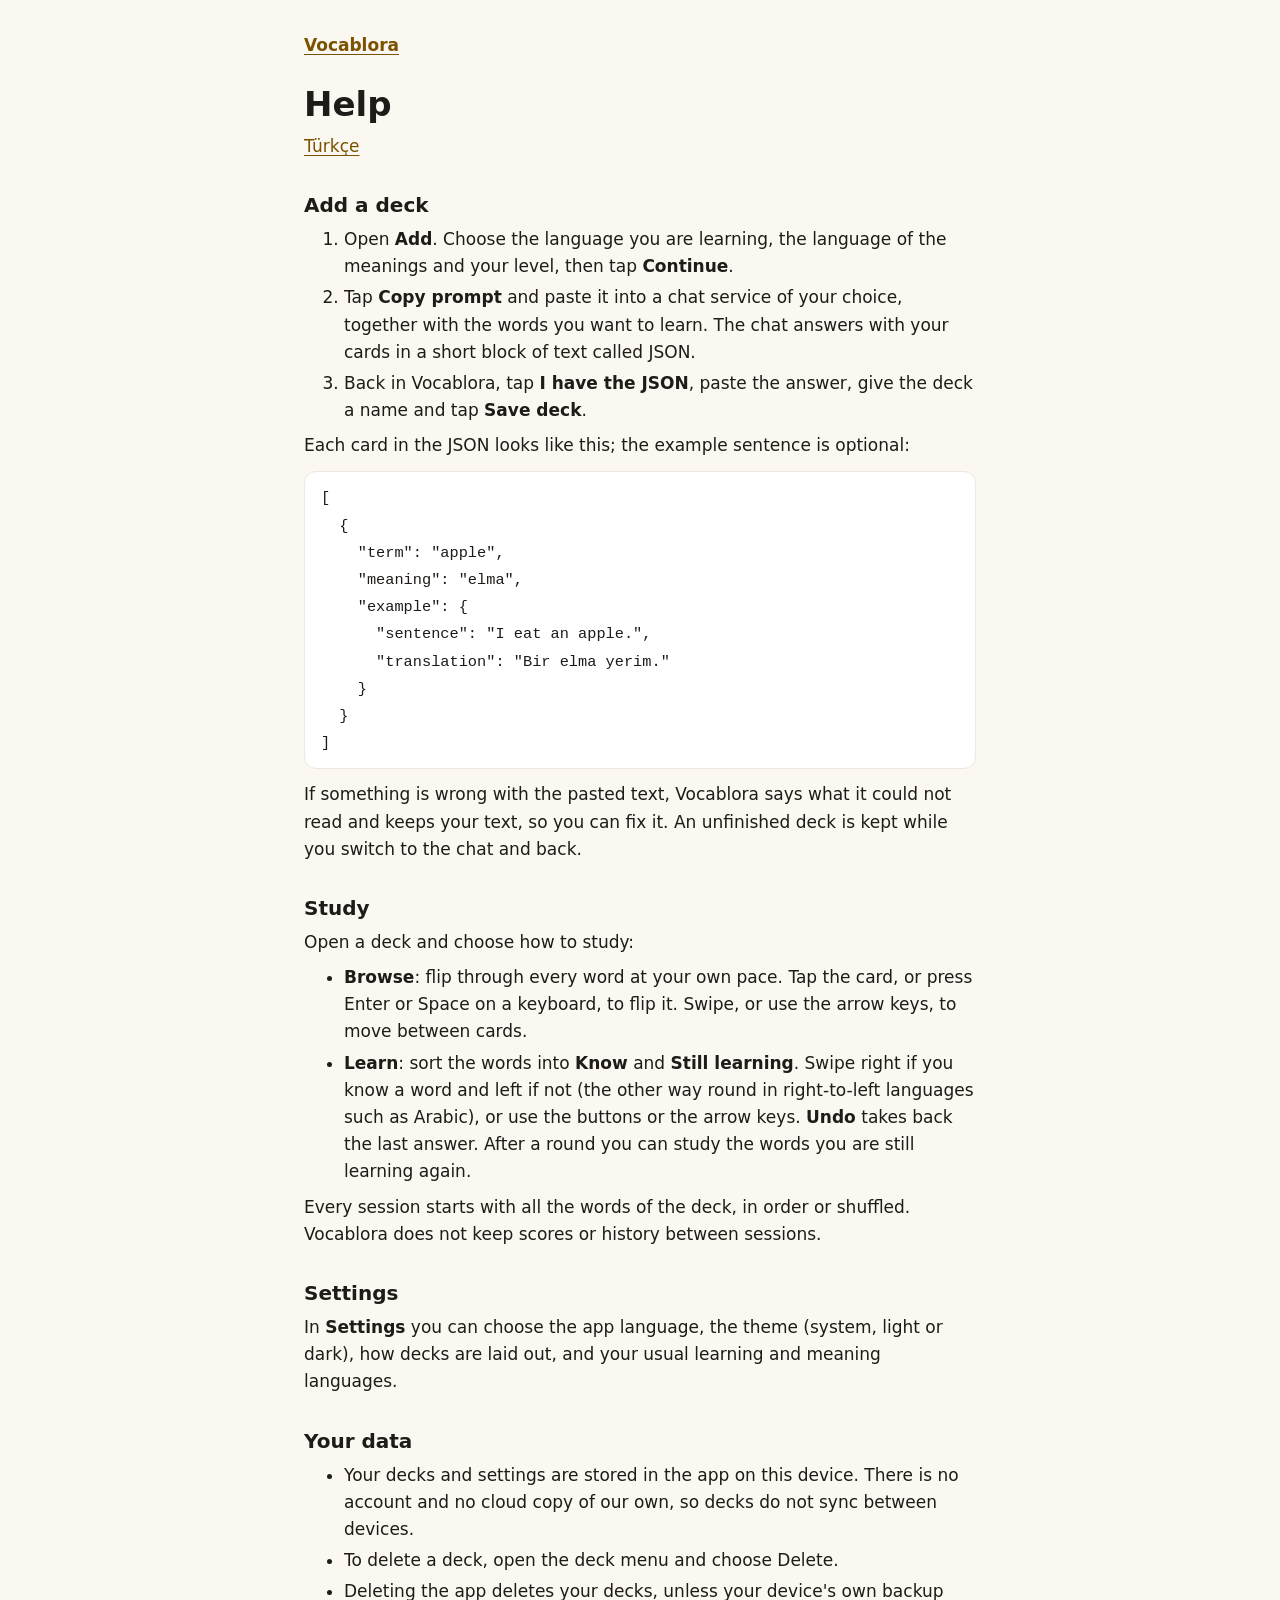
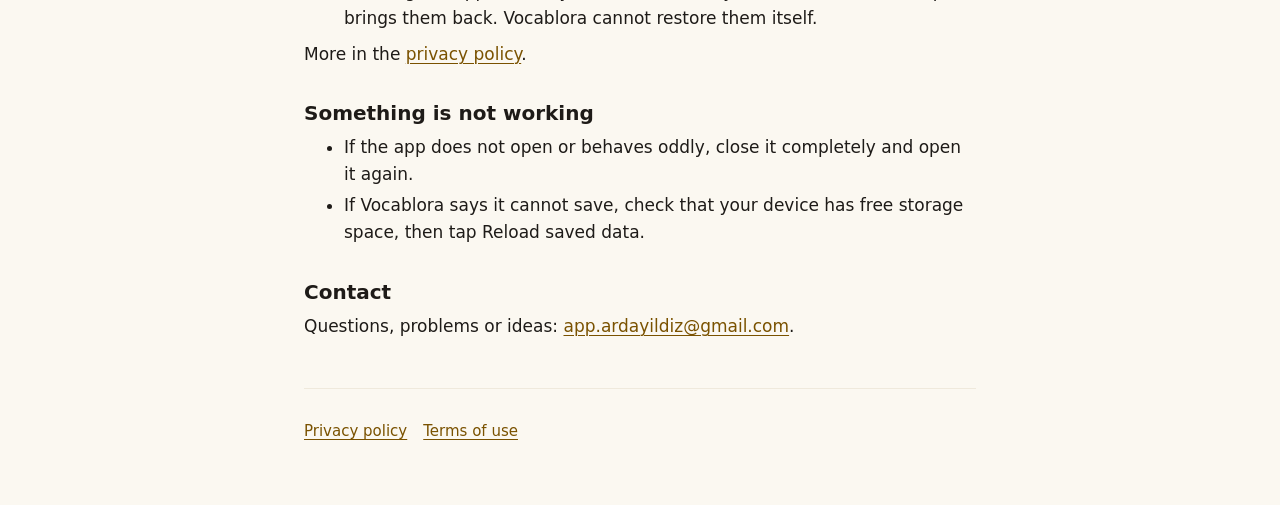
==== help/index.html @ 540f8548 "Publish the Vocablora privacy policy, terms and help The legal pages for the Vocablora app on the Ap" ====
<!doctype html>
<html lang="en">
  <head>
    <meta charset="utf-8" />
    <meta name="viewport" content="width=device-width, initial-scale=1.0, viewport-fit=cover" />
    <title>Help | Vocablora</title>
    <meta
      name="description"
      content="How to add decks, study and look after your data in the Vocablora app."
    />
    <link rel="icon" href="../favicon.svg" type="image/svg+xml" />
    <link rel="alternate" hreflang="tr" href="../tr/help/" />
    <link rel="stylesheet" href="../legal.css" />
  </head>
  <body>
    <main class="page">
      <a class="back" href="../">Vocablora</a>
      <h1>Help</h1>
      <p><a href="../tr/help/" hreflang="tr" lang="tr">Türkçe</a></p>

      <h2>Add a deck</h2>
      <ol>
        <li>
          Open <strong>Add</strong>. Choose the language you are learning, the language of the
          meanings and your level, then tap <strong>Continue</strong>.
        </li>
        <li>
          Tap <strong>Copy prompt</strong> and paste it into a chat service of your choice, together
          with the words you want to learn. The chat answers with your cards in a short block of
          text called JSON.
        </li>
        <li>
          Back in Vocablora, tap <strong>I have the JSON</strong>, paste the answer, give the deck a
          name and tap <strong>Save deck</strong>.
        </li>
      </ol>
      <p>Each card in the JSON looks like this; the example sentence is optional:</p>
      <pre tabindex="0" role="region" aria-label="Example JSON"><code>[
  {
    "term": "apple",
    "meaning": "elma",
    "example": {
      "sentence": "I eat an apple.",
      "translation": "Bir elma yerim."
    }
  }
]</code></pre>
      <p>
        If something is wrong with the pasted text, Vocablora says what it could not read and keeps
        your text, so you can fix it. An unfinished deck is kept while you switch to the chat and
        back.
      </p>

      <h2>Study</h2>
      <p>Open a deck and choose how to study:</p>
      <ul>
        <li>
          <strong>Browse</strong>: flip through every word at your own pace. Tap the card, or press
          Enter or Space on a keyboard, to flip it. Swipe, or use the arrow keys, to move between
          cards.
        </li>
        <li>
          <strong>Learn</strong>: sort the words into <strong>Know</strong> and
          <strong>Still learning</strong>. Swipe right if you know a word and left if not (the other
          way round in right-to-left languages such as Arabic), or use the buttons or the arrow
          keys. <strong>Undo</strong> takes back the last answer. After a round you can study the
          words you are still learning again.
        </li>
      </ul>
      <p>
        Every session starts with all the words of the deck, in order or shuffled. Vocablora does
        not keep scores or history between sessions.
      </p>

      <h2>Settings</h2>
      <p>
        In <strong>Settings</strong> you can choose the app language, the theme (system, light or
        dark), how decks are laid out, and your usual learning and meaning languages.
      </p>

      <h2>Your data</h2>
      <ul>
        <li>
          Your decks and settings are stored in the app on this device. There is no account and no
          cloud copy of our own, so decks do not sync between devices.
        </li>
        <li>To delete a deck, open the deck menu and choose Delete.</li>
        <li>
          Deleting the app deletes your decks, unless your device's own backup brings them back.
          Vocablora cannot restore them itself.
        </li>
      </ul>
      <p>More in the <a href="../privacy/">privacy policy</a>.</p>

      <h2>Something is not working</h2>
      <ul>
        <li>If the app does not open or behaves oddly, close it completely and open it again.</li>
        <li>
          If Vocablora says it cannot save, check that your device has free storage space, then tap
          Reload saved data.
        </li>
      </ul>

      <h2>Contact</h2>
      <p>
        Questions, problems or ideas:
        <a href="mailto:app.ardayildiz@gmail.com">app.ardayildiz@gmail.com</a>.
      </p>

      <footer>
        <nav aria-label="Vocablora pages">
          <ul>
            <li><a href="../privacy/">Privacy policy</a></li>
            <li><a href="../terms/">Terms of use</a></li>
          </ul>
        </nav>
      </footer>
    </main>
  </body>
</html>
---- legal.css ----
/* Shared style of the static legal pages: the privacy, terms, help and KVKK pages published from
   legal/ to GitHub Pages, and the licences page shipped in the app (public/licenses/). Both copies
   of this file are identical. The pages are plain HTML with no script, so they render for store
   crawlers and under a CSP of style-src 'self'. Colours are the app's "Sun" tokens; they follow the
   system theme because the app's own theme choice lives in storage that a static page does not
   read. */
:root {
  color-scheme: light dark;
  --page: #fbf8f1;
  --surface: #ffffff;
  --text: #1e1b18;
  --muted: #6b665f;
  --border: #efe9dc;
  --link: #7a5200;
  --focus: #7a5200;
  --chip: #fff3cf;
}

@media (prefers-color-scheme: dark) {
  :root {
    --page: #161310;
    --surface: #221e18;
    --text: #fffcf5;
    --muted: #b8aea0;
    --border: #342e25;
    --link: #ffd766;
    --focus: #ffc233;
    --chip: #4a3c1d;
  }
}

* {
  box-sizing: border-box;
}

html {
  -webkit-text-size-adjust: 100%;
  text-size-adjust: 100%;
}

body {
  margin: 0;
  background: var(--page);
  color: var(--text);
  font:
    1.0625rem/1.6 system-ui,
    -apple-system,
    'Segoe UI',
    Roboto,
    'Noto Sans',
    sans-serif;
  overflow-wrap: anywhere;
}

.page {
  width: min(100%, 44rem);
  margin-inline: auto;
  padding: max(1.5rem, env(safe-area-inset-top)) max(1rem, env(safe-area-inset-right))
    max(3rem, env(safe-area-inset-bottom)) max(1rem, env(safe-area-inset-left));
}

.back {
  display: inline-flex;
  min-height: 2.75rem;
  align-items: center;
  font-weight: 650;
}

h1 {
  margin: 1rem 0 0.25rem;
  font-size: clamp(1.75rem, 1.4rem + 1.4vw, 2.125rem);
  line-height: 1.2;
}

h2 {
  margin: 2rem 0 0.5rem;
  font-size: 1.25rem;
  line-height: 1.3;
}

h3 {
  margin: 1.5rem 0 0.25rem;
  font-size: 1.0625rem;
}

p,
ul,
ol,
table {
  margin: 0.5rem 0;
}

li + li {
  margin-top: 0.25rem;
}

.updated,
.note {
  color: var(--muted);
  font-size: 0.9375rem;
}

/* The transparent border draws the box in forced colors, where backgrounds are dropped. */
.note {
  padding: 0.75rem 1rem;
  border: 1px solid transparent;
  border-radius: 0.75rem;
  background: var(--chip);
  color: var(--text);
}

a {
  color: var(--link);
  text-decoration-thickness: 0.08em;
  text-underline-offset: 0.18em;
}

a:focus-visible,
pre:focus-visible {
  outline: 3px solid var(--focus);
  outline-offset: 2px;
  border-radius: 0.25rem;
}

table {
  width: 100%;
  border-collapse: collapse;
  font-size: 0.9375rem;
}

th,
td {
  padding: 0.5rem;
  border-block-end: 1px solid var(--border);
  text-align: start;
  vertical-align: top;
}

code {
  font-size: 0.9em;
}

/* Example JSON scrolls inside its own box, so a narrow screen never scrolls the page sideways.
   The box takes focus (tabindex in the markup), so a keyboard can scroll it too. */
pre {
  overflow-x: auto;
  margin: 0.75rem 0;
  padding: 0.75rem 1rem;
  border: 1px solid var(--border);
  border-radius: 0.75rem;
  background: var(--surface);
  overflow-wrap: normal;
}

footer {
  margin-block-start: 3rem;
  padding-block-start: 1rem;
  border-block-start: 1px solid var(--border);
  color: var(--muted);
  font-size: 0.9375rem;
}

nav ul {
  display: flex;
  flex-wrap: wrap;
  gap: 0.25rem 1rem;
  padding: 0;
  list-style: none;
}

/* The footer links wrap into even rows (no list spacing) and are at least 24px tall to tap. */
nav li + li {
  margin-top: 0;
}

nav a {
  display: inline-block;
  padding-block: 0.375rem;
}
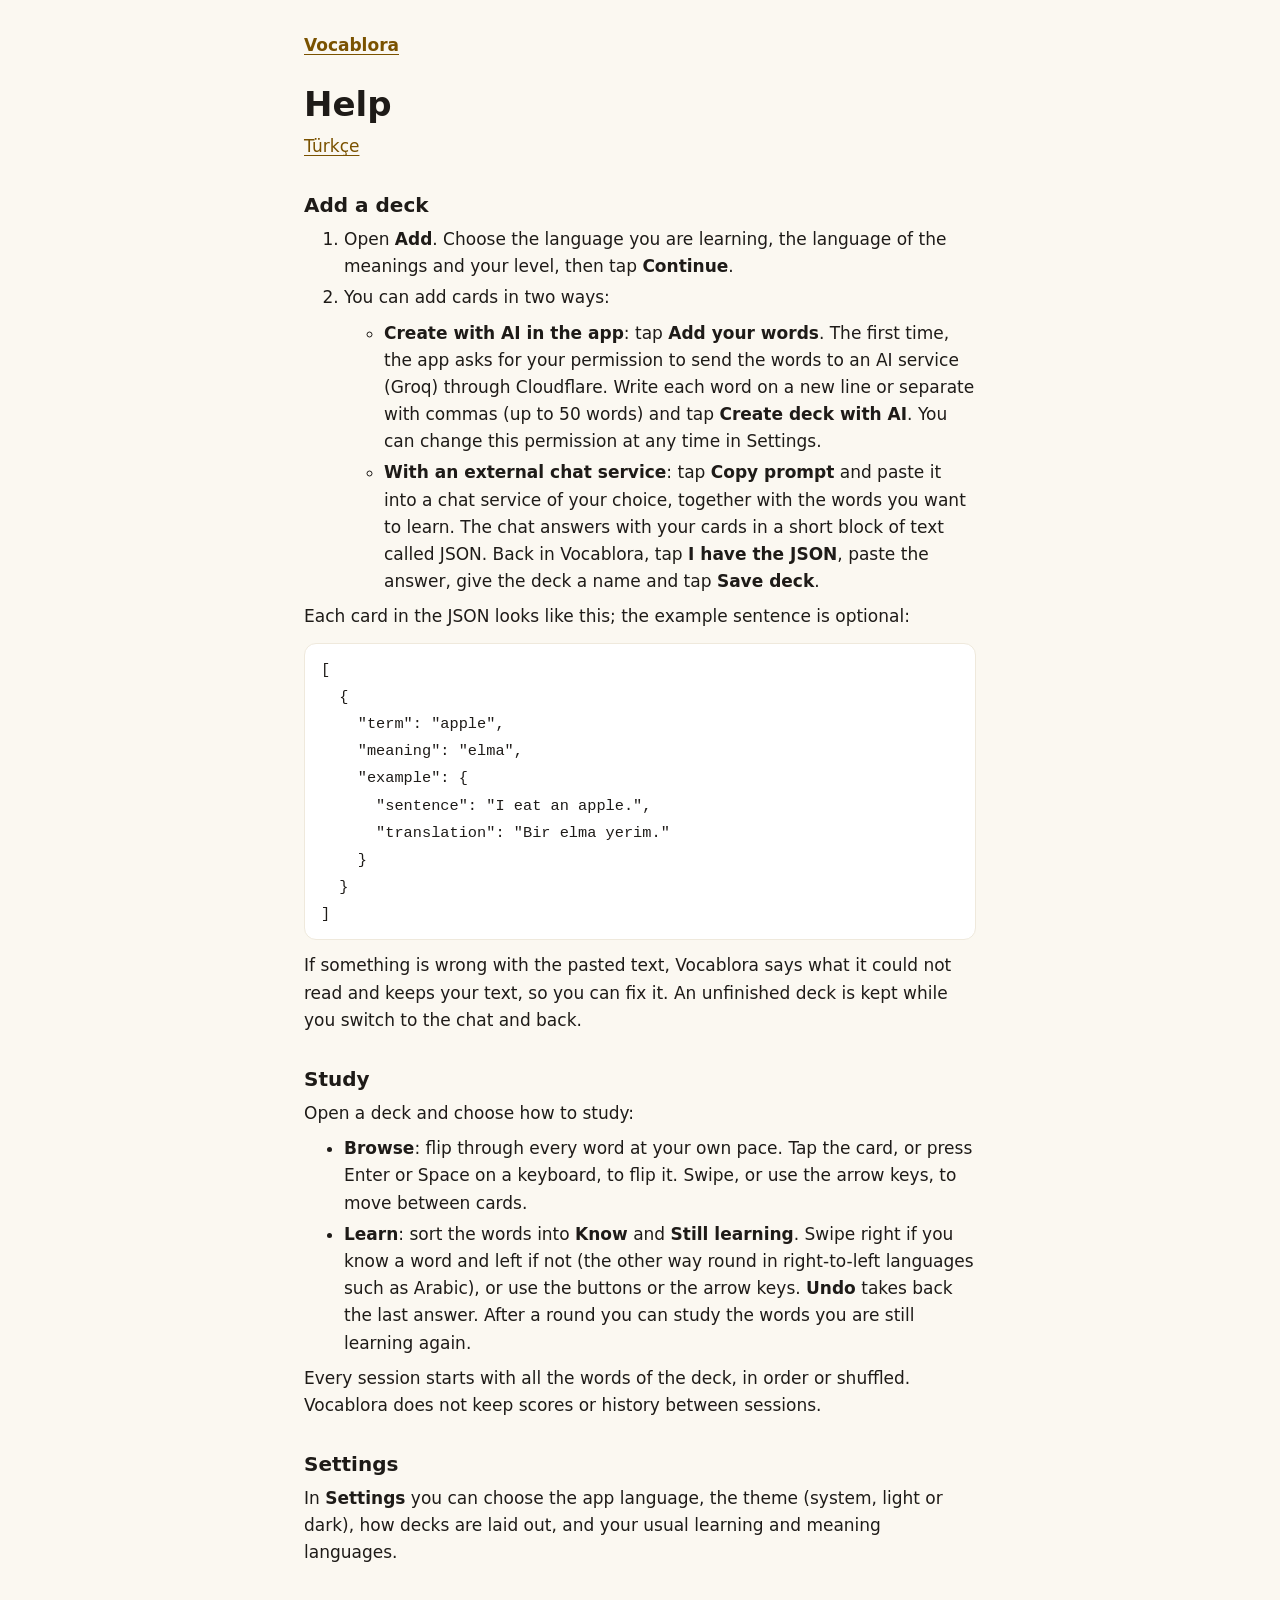
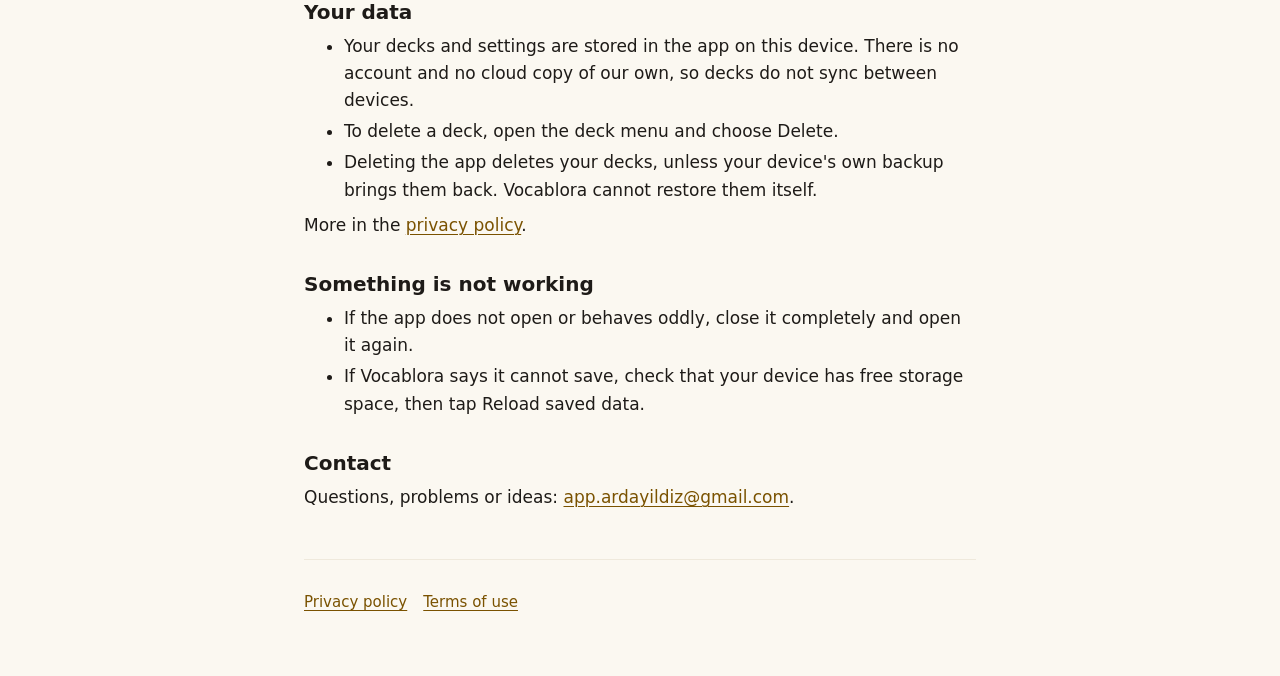
==== commit e34cab1b: "Update legal pages for AI generation and international transfer consent Publish Phase 32 legal pages" ====
--- a/help/index.html
+++ b/help/index.html
@@ -25,13 +25,23 @@
           meanings and your level, then tap <strong>Continue</strong>.
         </li>
         <li>
-          Tap <strong>Copy prompt</strong> and paste it into a chat service of your choice, together
-          with the words you want to learn. The chat answers with your cards in a short block of
-          text called JSON.
-        </li>
-        <li>
-          Back in Vocablora, tap <strong>I have the JSON</strong>, paste the answer, give the deck a
-          name and tap <strong>Save deck</strong>.
+          You can add cards in two ways:
+          <ul>
+            <li>
+              <strong>Create with AI in the app</strong>: tap <strong>Add your words</strong>. The
+              first time, the app asks for your permission to send the words to an AI service (Groq)
+              through Cloudflare. Write each word on a new line or separate with commas (up to 50
+              words) and tap <strong>Create deck with AI</strong>. You can change this permission at
+              any time in Settings.
+            </li>
+            <li>
+              <strong>With an external chat service</strong>: tap <strong>Copy prompt</strong> and
+              paste it into a chat service of your choice, together with the words you want to learn.
+              The chat answers with your cards in a short block of text called JSON. Back in
+              Vocablora, tap <strong>I have the JSON</strong>, paste the answer, give the deck a name
+              and tap <strong>Save deck</strong>.
+            </li>
+          </ul>
         </li>
       </ol>
       <p>Each card in the JSON looks like this; the example sentence is optional:</p>
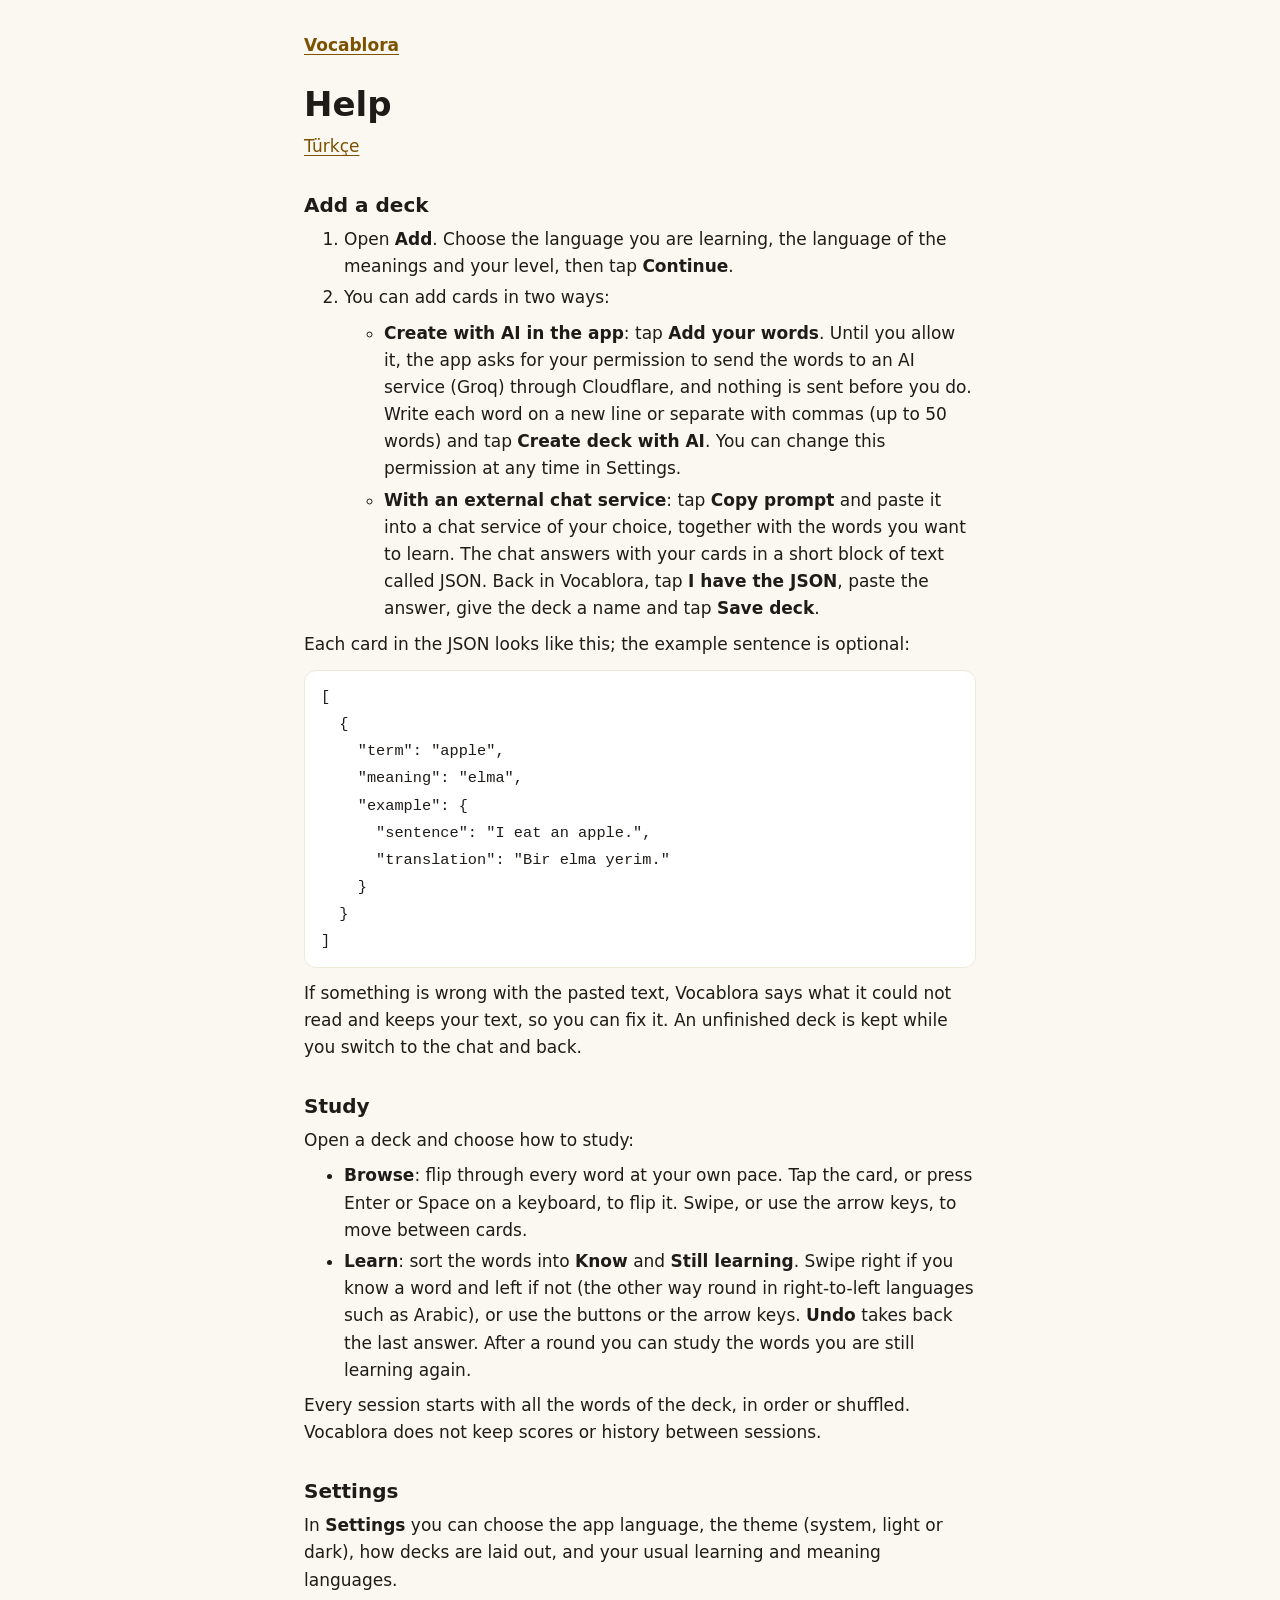
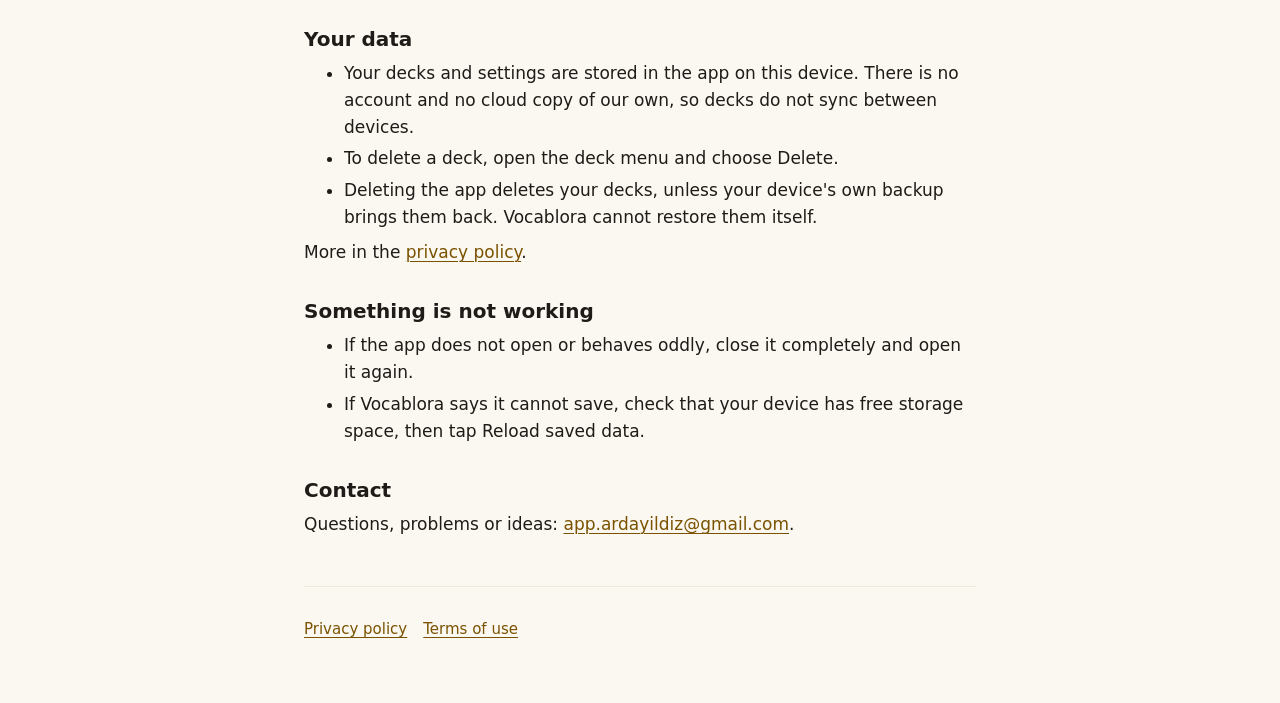
==== commit 86574292: "Correct the AI wording of the help and privacy pages The help pages say the app asks for permission " ====
--- a/help/index.html
+++ b/help/index.html
@@ -28,9 +28,9 @@
           You can add cards in two ways:
           <ul>
             <li>
-              <strong>Create with AI in the app</strong>: tap <strong>Add your words</strong>. The
-              first time, the app asks for your permission to send the words to an AI service (Groq)
-              through Cloudflare. Write each word on a new line or separate with commas (up to 50
+              <strong>Create with AI in the app</strong>: tap <strong>Add your words</strong>. Until
+              you allow it, the app asks for your permission to send the words to an AI service
+              (Groq) through Cloudflare, and nothing is sent before you do. Write each word on a new line or separate with commas (up to 50
               words) and tap <strong>Create deck with AI</strong>. You can change this permission at
               any time in Settings.
             </li>
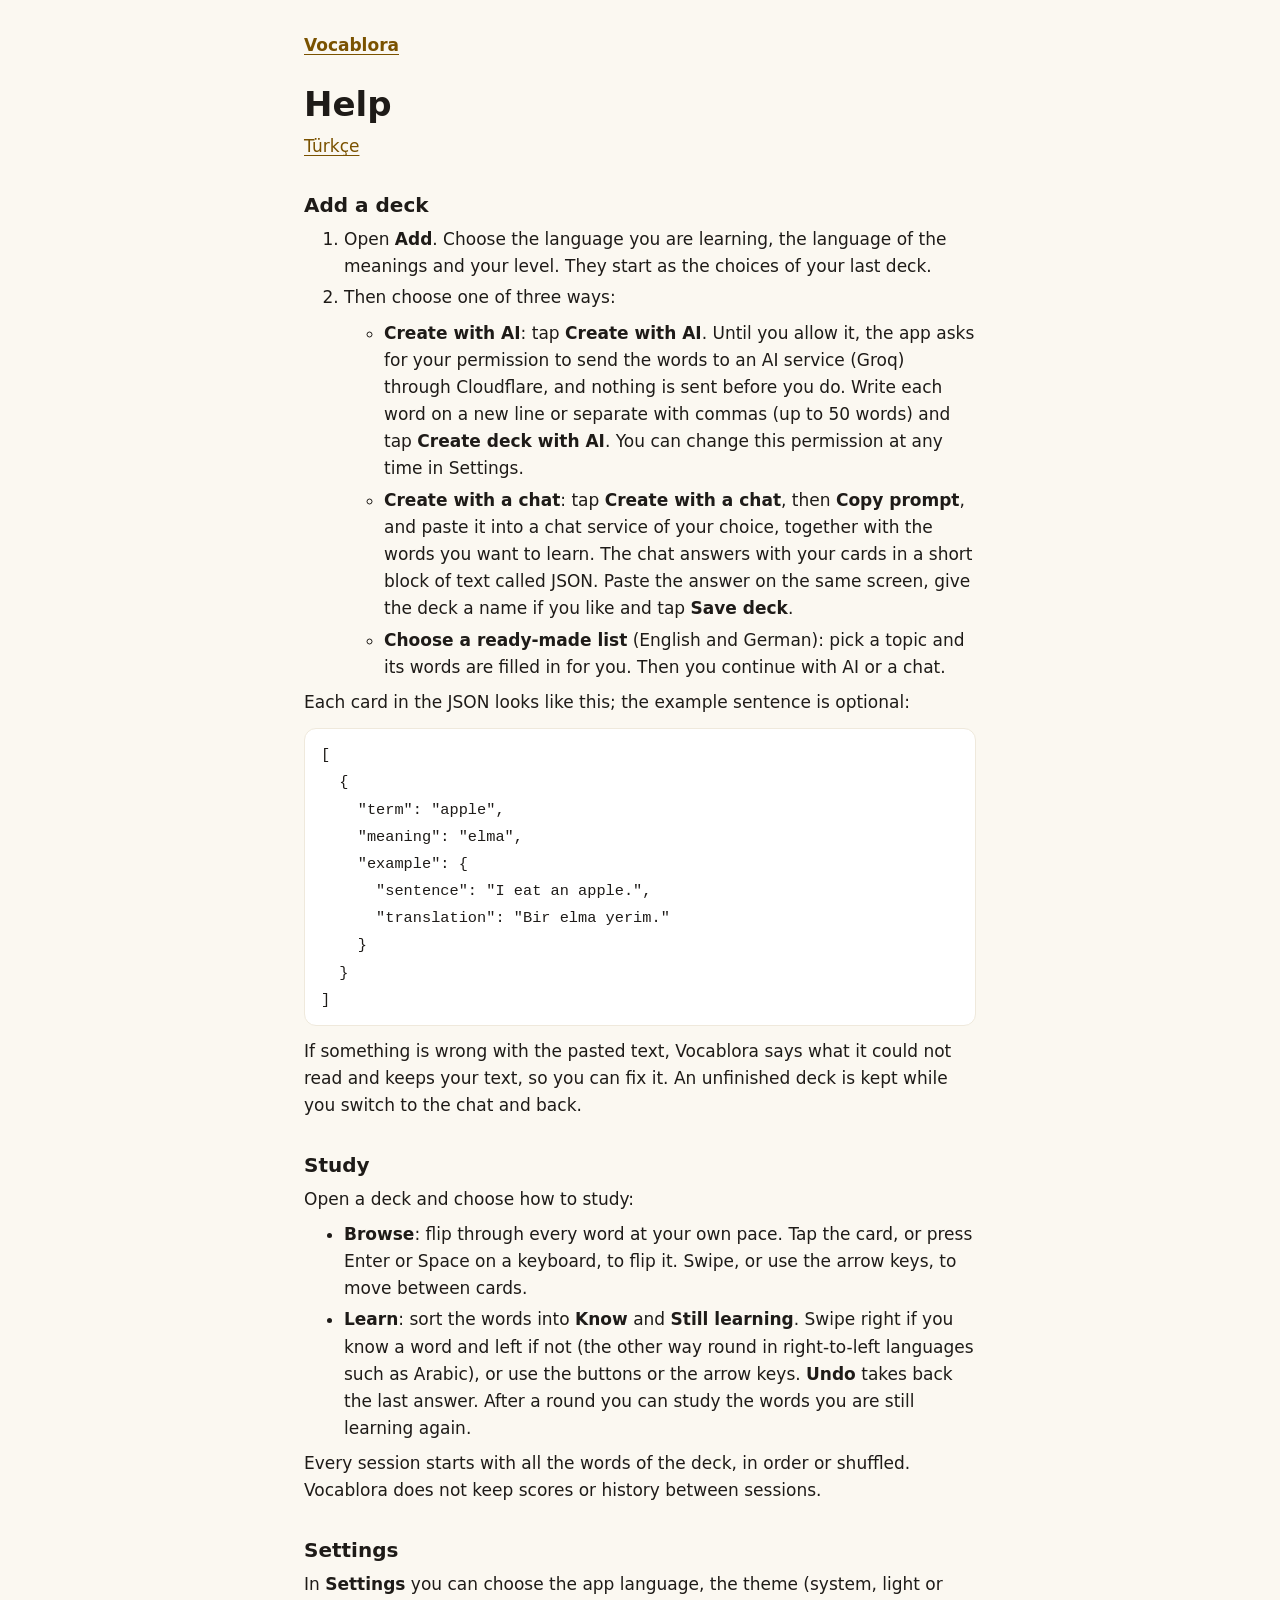
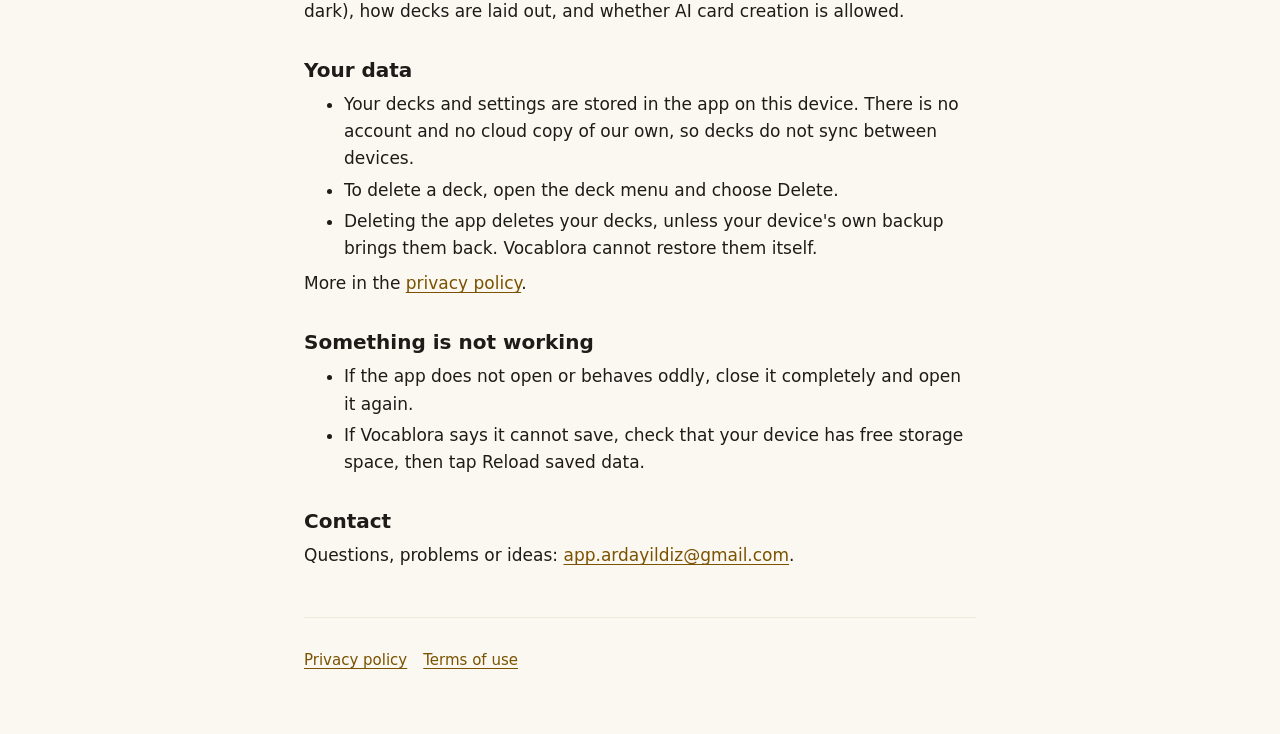
==== commit 4df91bd5: "Publish the help for the new Add flow and the licences page The help pages in English and Turkish de" ====
--- a/help/index.html
+++ b/help/index.html
@@ -22,24 +22,28 @@
       <ol>
         <li>
           Open <strong>Add</strong>. Choose the language you are learning, the language of the
-          meanings and your level, then tap <strong>Continue</strong>.
+          meanings and your level. They start as the choices of your last deck.
         </li>
         <li>
-          You can add cards in two ways:
+          Then choose one of three ways:
           <ul>
             <li>
-              <strong>Create with AI in the app</strong>: tap <strong>Add your words</strong>. Until
+              <strong>Create with AI</strong>: tap <strong>Create with AI</strong>. Until
               you allow it, the app asks for your permission to send the words to an AI service
               (Groq) through Cloudflare, and nothing is sent before you do. Write each word on a new line or separate with commas (up to 50
               words) and tap <strong>Create deck with AI</strong>. You can change this permission at
               any time in Settings.
             </li>
             <li>
-              <strong>With an external chat service</strong>: tap <strong>Copy prompt</strong> and
-              paste it into a chat service of your choice, together with the words you want to learn.
-              The chat answers with your cards in a short block of text called JSON. Back in
-              Vocablora, tap <strong>I have the JSON</strong>, paste the answer, give the deck a name
+              <strong>Create with a chat</strong>: tap <strong>Create with a chat</strong>, then
+              <strong>Copy prompt</strong>, and paste it into a chat service of your choice, together
+              with the words you want to learn. The chat answers with your cards in a short block of
+              text called JSON. Paste the answer on the same screen, give the deck a name if you like
               and tap <strong>Save deck</strong>.
+            </li>
+            <li>
+              <strong>Choose a ready-made list</strong> (English and German): pick a topic and its
+              words are filled in for you. Then you continue with AI or a chat.
             </li>
           </ul>
         </li>
@@ -85,7 +89,7 @@
       <h2>Settings</h2>
       <p>
         In <strong>Settings</strong> you can choose the app language, the theme (system, light or
-        dark), how decks are laid out, and your usual learning and meaning languages.
+        dark), how decks are laid out, and whether AI card creation is allowed.
       </p>
 
       <h2>Your data</h2>
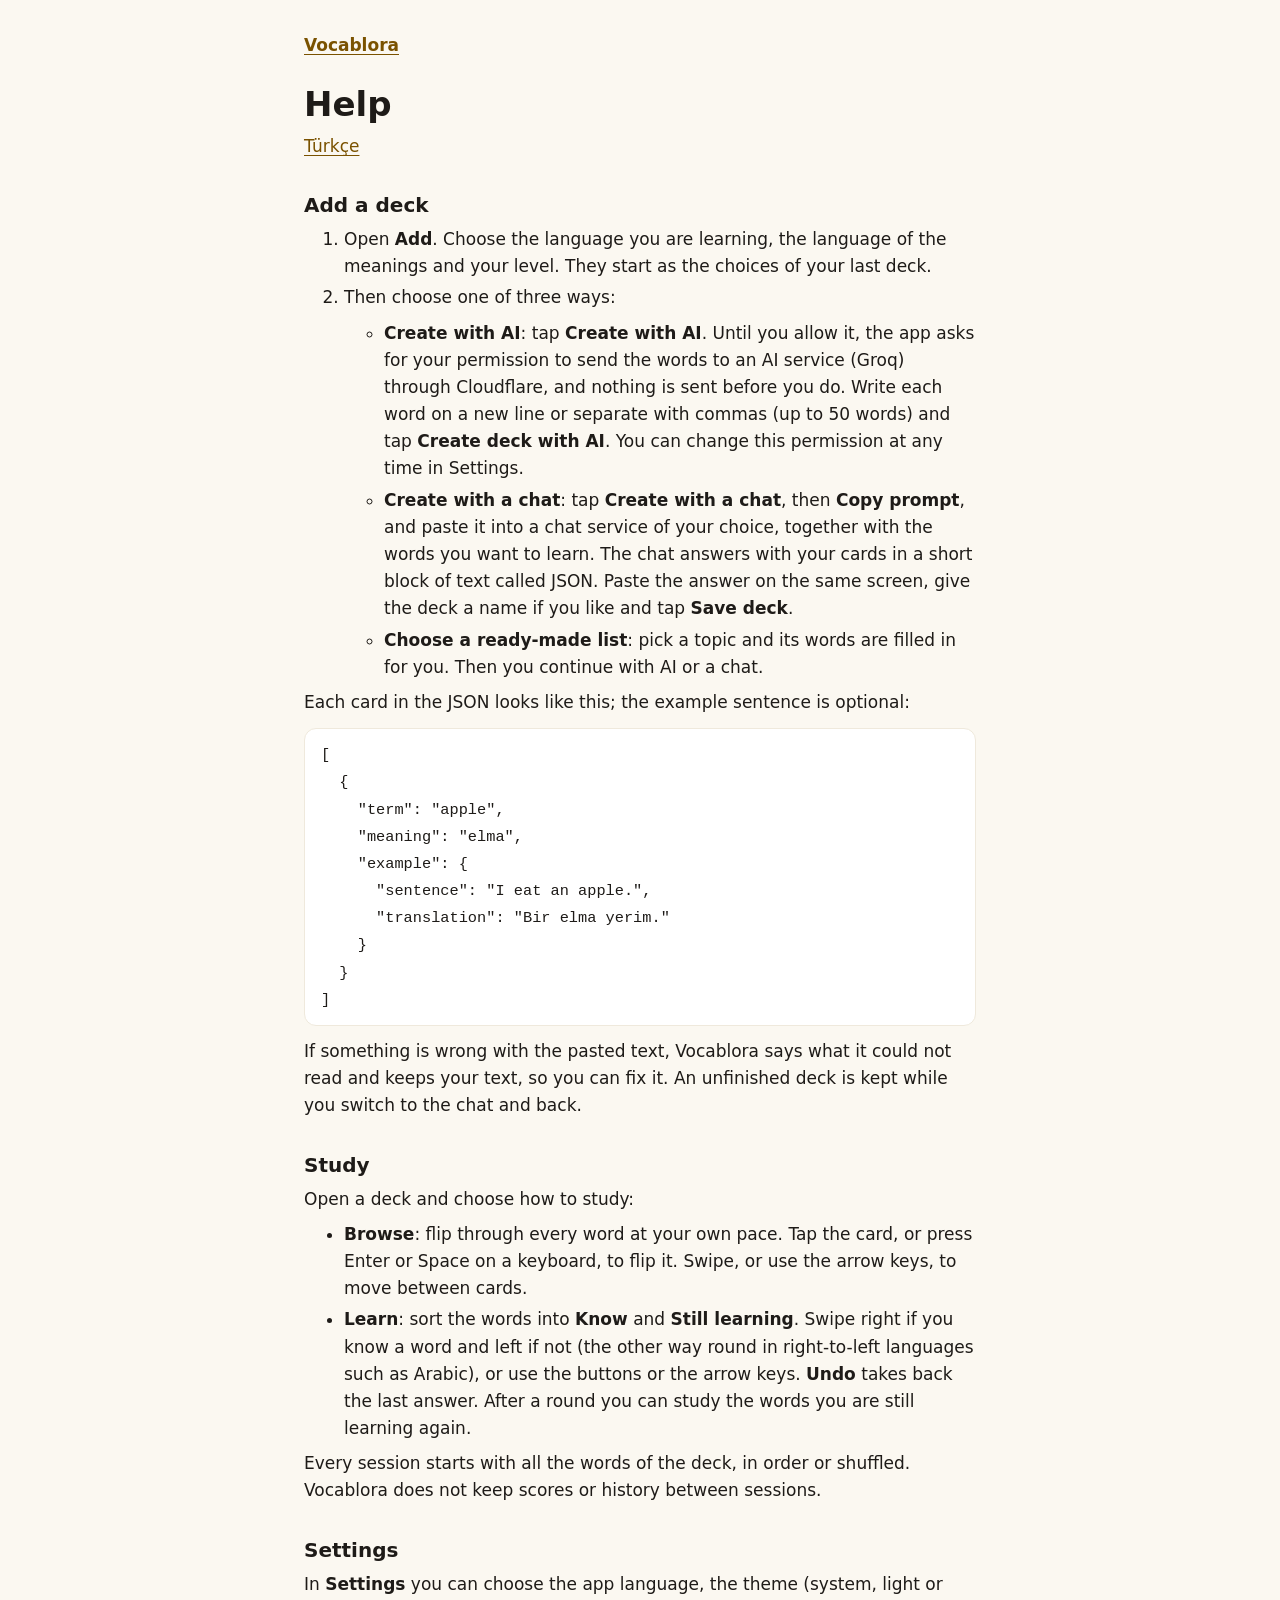
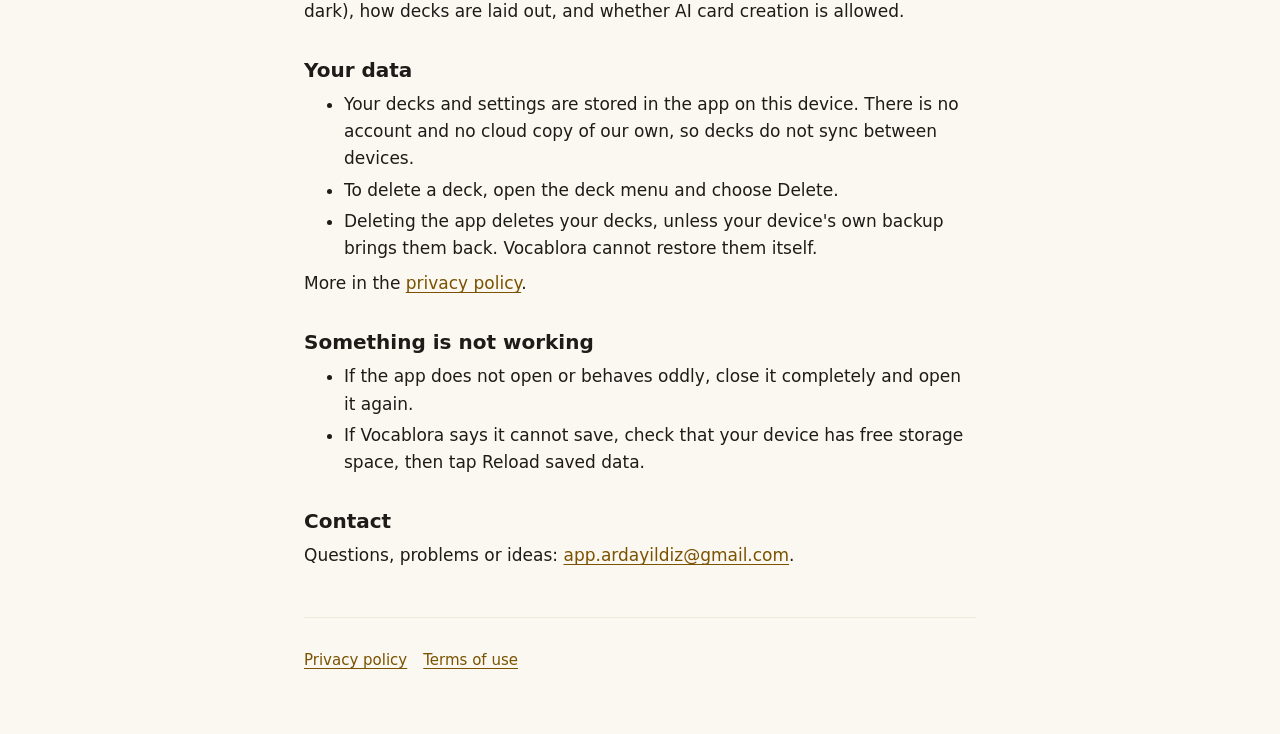
==== commit cc276398: "Publish the help for lists in every language The help pages in English and Turkish no longer say the" ====
--- a/help/index.html
+++ b/help/index.html
@@ -42,8 +42,8 @@
               and tap <strong>Save deck</strong>.
             </li>
             <li>
-              <strong>Choose a ready-made list</strong> (English and German): pick a topic and its
-              words are filled in for you. Then you continue with AI or a chat.
+              <strong>Choose a ready-made list</strong>: pick a topic and its words are filled in
+              for you. Then you continue with AI or a chat.
             </li>
           </ul>
         </li>
